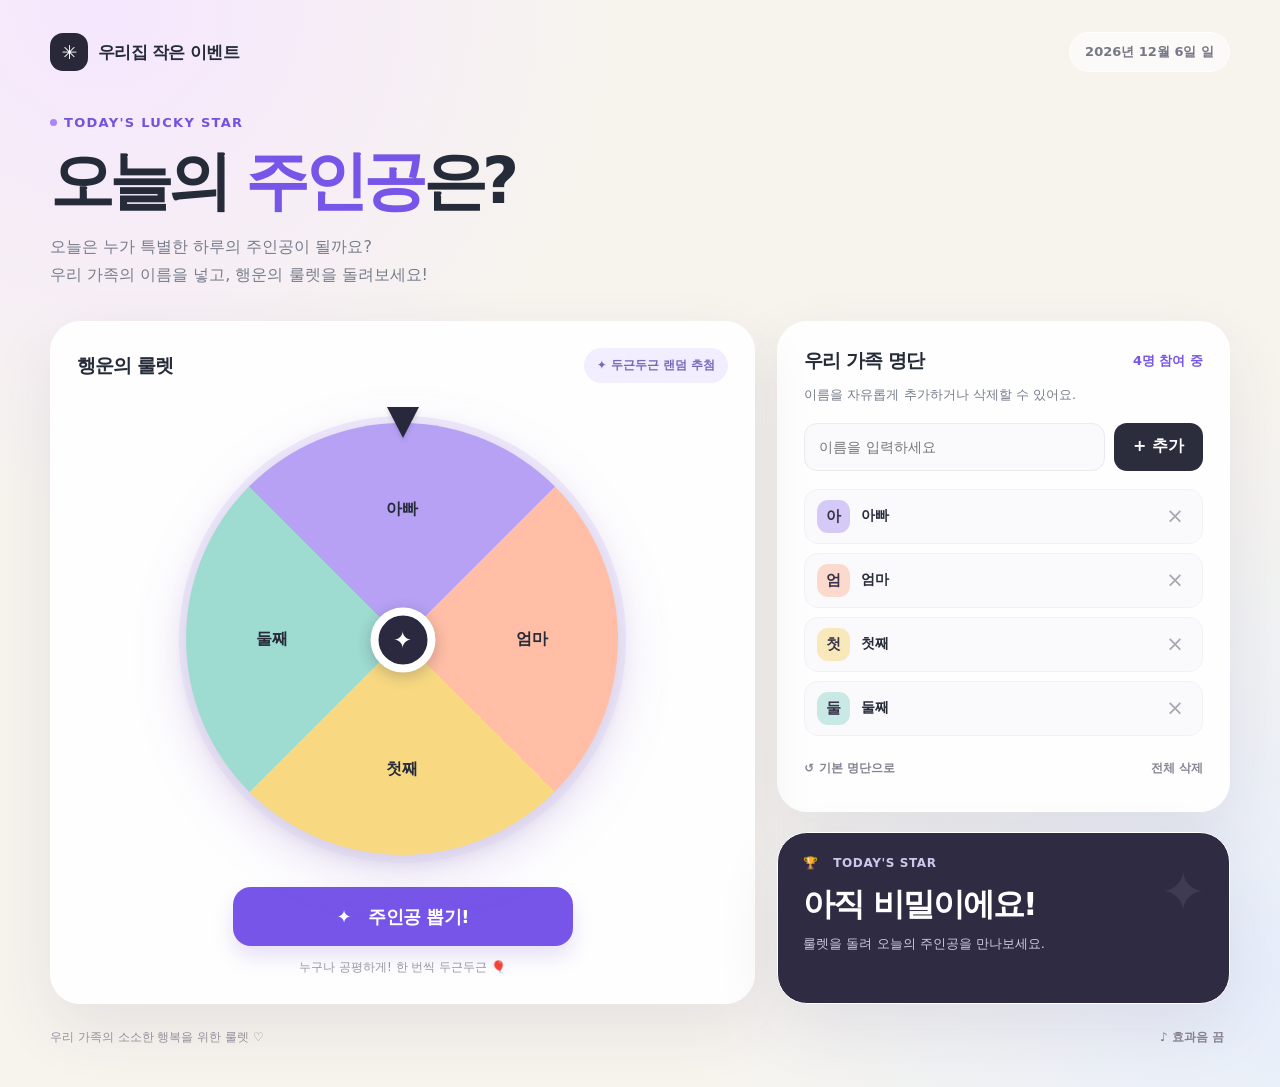
==== 3.html @ fed26afe "Add files via upload" ====
<!doctype html>
<html lang="ko">
<head>
  <meta charset="UTF-8" />
  <meta name="viewport" content="width=device-width, initial-scale=1, viewport-fit=cover" />
  <meta name="theme-color" content="#f7f4ee" />
  <meta name="description" content="우리 가족 오늘의 주인공을 재미있는 룰렛으로 뽑아보세요." />
  <title>오늘의 주인공 | 우리집 랜덤 뽑기</title>
  <style>
    :root { --ink:#252b39; --muted:#777d8b; --paper:#f7f4ee; --white:#fff; --purple:#7655e8; --purple-dark:#5839cb; --line:#e7e4e2; --shadow:0 24px 65px rgba(52,42,84,.09); }
    * { box-sizing:border-box; }
    html { -webkit-tap-highlight-color:transparent; }
    body { margin:0; min-height:100vh; font-family:Pretendard, "Apple SD Gothic Neo", "Noto Sans KR", system-ui, sans-serif; color:var(--ink); background:radial-gradient(circle at 8% 0%, #f5e7fe 0,transparent 32%),radial-gradient(circle at 100% 90%,#e7eefb 0,transparent 36%),var(--paper); }
    button,input {font:inherit;}
    button {cursor:pointer;}
    button:focus-visible,input:focus-visible {outline:3px solid #b5a2ff;outline-offset:3px;}
    .shell {width:min(1180px,calc(100% - 40px)); margin:0 auto; padding:32px 0 40px;}
    header {display:flex;align-items:center;justify-content:space-between;gap:12px;margin-bottom:39px;}
    .brand {display:flex;align-items:center;gap:10px;font-size:17px;font-weight:850;letter-spacing:-.7px;}
    .brand-mark {display:grid;place-items:center;width:38px;height:38px;border-radius:13px;background:#282839;color:#fff;font-size:19px;}
    .date {color:#777786;font-size:13px;font-weight:700;background:#fff9;border:1px solid #fff;padding:10px 15px;border-radius:20px;}
    .eyebrow {display:inline-flex;gap:7px;align-items:center;color:#7453da;font-size:13px;font-weight:850;letter-spacing:.1em;}
    .eyebrow::before {content:"";width:7px;height:7px;border-radius:50%;background:#ad83f9;}
    h1 {font-size:clamp(36px,5.2vw,64px);letter-spacing:-.075em;line-height:1.18;margin:14px 0 13px;font-weight:900;}
    h1 em {font-style:normal;color:var(--purple);}
    .lead {margin:0;color:var(--muted);font-size:16px;line-height:1.8;word-break:keep-all;}
    .intro {margin-bottom:31px;}
    .main-grid {display:grid;grid-template-columns:minmax(0,1.34fr) minmax(310px,.86fr);gap:22px;align-items:stretch;}
    .panel {background:rgba(255,255,255,.93);border:1px solid #fff;border-radius:30px;box-shadow:var(--shadow);}
    .wheel-panel {min-width:0;padding:26px 26px 27px;display:flex;flex-direction:column;align-items:center;position:relative;overflow:hidden;}
    .panel-top {width:100%;display:flex;align-items:center;justify-content:space-between;gap:12px;}
    h2 {margin:0;font-size:19px;letter-spacing:-.05em;font-weight:850;}
    .small-chip {font-size:12px;color:#7768bc;background:#f2edff;padding:9px 13px;border-radius:100px;font-weight:800;white-space:nowrap;}
    .wheel-area {position:relative;width:min(100%,465px);aspect-ratio:1;margin:24px auto 15px;display:grid;place-items:center;}
    .wheel-halo {position:absolute;inset:2%;border-radius:50%;background:#ede7fa;box-shadow:0 16px 50px #8d69d629;}
    #wheel {position:relative;width:93%;height:93%;border-radius:50%;filter:drop-shadow(0 8px 10px #3d275f21);transform:rotate(0deg);will-change:transform;}
    .pointer {position:absolute;z-index:3;top:0;left:50%;transform:translateX(-50%);width:0;height:0;border-left:16px solid transparent;border-right:16px solid transparent;border-top:31px solid #27283b;filter:drop-shadow(0 3px 2px #26233627);}
    .center-cap {position:absolute;z-index:2;left:50%;top:50%;transform:translate(-50%,-50%);display:grid;place-items:center;width:65px;height:65px;border:8px solid #fff;border-radius:50%;background:#2b2940;color:#fff;font-size:23px;box-shadow:0 4px 15px #231e3a3d;pointer-events:none;}
    .wheel-label {position:absolute;top:50%;left:50%;height:30px;display:flex;align-items:center;justify-content:center;text-align:center;font-size:clamp(11px,1.5vw,16px);font-weight:900;line-height:1.15;white-space:nowrap;transform-origin:center;pointer-events:none;user-select:none;}
    .spin {border:0;background:var(--purple);color:white;border-radius:18px;min-height:59px;width:min(100%,340px);font-size:18px;font-weight:900;letter-spacing:-.03em;box-shadow:0 11px 20px #7452d72b;transition:transform .18s,background .18s,box-shadow .18s;}
    .spin:hover:not(:disabled) {transform:translateY(-2px);background:var(--purple-dark);box-shadow:0 15px 24px #7452d744;}
    .spin:active:not(:disabled) {transform:translateY(1px) scale(.98);}
    button:disabled {opacity:.5;cursor:not-allowed;}
    .wheel-hint {margin:13px 0 0;color:#9996a2;font-size:12px;text-align:center;}
    .side {display:flex;flex-direction:column;gap:20px;min-width:0;}
    .list-panel {padding:26px;flex:1;}
    .section-top {display:flex;align-items:center;justify-content:space-between;gap:10px;margin-bottom:10px;}
    .count {color:var(--purple);font-size:13px;font-weight:900;}
    .sub {color:var(--muted);font-size:13px;line-height:1.65;margin:0 0 17px;}
    .form {display:flex;gap:9px;}
    .form input {min-width:0;flex:1;border:1.5px solid #ece9f0;background:#faf9fc;border-radius:13px;padding:0 14px;height:48px;outline:none;font-size:14px;transition:border .2s,background .2s;}
    .form input:focus {border-color:#997efa;background:#fff;}
    .add {border:0;border-radius:13px;background:#2b2c3c;color:#fff;padding:0 19px;font-weight:800;white-space:nowrap;}
    .add:hover {background:#444357;}
    .members {list-style:none;margin:18px 0 0;padding:0;display:flex;flex-direction:column;gap:9px;max-height:310px;overflow:auto;}
    .member {display:flex;align-items:center;gap:11px;padding:10px 12px;border-radius:14px;background:#faf9fc;border:1px solid #f3f1f5;min-height:54px;}
    .avatar {width:33px;height:33px;border-radius:11px;display:grid;place-items:center;font-size:15px;font-weight:900;flex-shrink:0;}
    .member-name {min-width:0;flex:1;font-size:14px;font-weight:800;overflow-wrap:anywhere;}
    .remove {border:0;background:transparent;color:#aaa6b2;border-radius:9px;width:30px;height:30px;font-size:21px;line-height:1;display:grid;place-items:center;}
    .remove:hover {background:#f1eaf9;color:#6d4cc7;}
    .actions {display:flex;justify-content:space-between;gap:9px;margin-top:18px;flex-wrap:wrap;}
    .text-btn {border:0;background:transparent;color:#878393;padding:6px 0;font-size:12px;font-weight:750;}
    .text-btn:hover {color:var(--purple);}
    .result-panel {padding:23px 25px;background:#2e2b43;color:#fff;overflow:hidden;position:relative;min-height:172px;}
    .result-panel::after {content:"✦";position:absolute;right:23px;top:27px;font-size:55px;color:#ffffff15;}
    .result-kicker {color:#cfc7eb;font-size:12px;font-weight:800;letter-spacing:.05em;}
    #winner {font-size:32px;font-weight:900;letter-spacing:-.06em;min-height:42px;margin:13px 0 7px;overflow-wrap:anywhere;}
    #result-msg {font-size:13px;color:#d1cbdf;line-height:1.5;}
    .history {display:flex;flex-wrap:wrap;gap:7px;margin-top:15px;}
    .history span {color:#e5dffe;background:#ffffff1c;padding:6px 9px;border-radius:8px;font-size:11px;font-weight:700;}
    footer {display:flex;align-items:center;justify-content:space-between;gap:10px;margin-top:24px;color:#99939e;font-size:12px;}
    .sound-switch {border:0;background:transparent;color:#898394;font-size:12px;font-weight:750;display:inline-flex;gap:5px;align-items:center;}
    .toast {position:fixed;bottom:25px;left:50%;transform:translate(-50%,20px);background:#2d2940;color:#fff;padding:12px 20px;border-radius:14px;font-size:13px;font-weight:700;opacity:0;pointer-events:none;transition:opacity .2s,transform .2s;z-index:15;max-width:calc(100% - 30px);text-align:center;}
    .toast.show {opacity:1;transform:translate(-50%,0);}
    .confetti {position:fixed;inset:0;pointer-events:none;z-index:10;overflow:hidden;}
    .confetti i {position:absolute;top:-20px;display:block;width:9px;height:15px;animation:fall var(--duration) linear forwards;animation-delay:var(--delay);opacity:0;}
    @keyframes fall {0%{opacity:1;transform:translate3d(0,-30px,0) rotate(0)}100%{opacity:1;transform:translate3d(var(--drift),105vh,0) rotate(800deg)}}
    .spark {animation:pop .5s ease both;} @keyframes pop {0%{transform:scale(.8);opacity:.2}70%{transform:scale(1.1)}100%{transform:scale(1);opacity:1}}
    @media (min-width:900px) and (max-height:850px) {.wheel-area{width:min(100%,390px)}}
    @media(max-width:800px){.shell{width:min(620px,calc(100% - 28px));padding:20px 0 30px;}header{margin-bottom:27px}.intro{margin-bottom:25px}.main-grid{grid-template-columns:1fr;gap:16px}.wheel-panel{padding:21px 18px 24px}.wheel-area{width:min(100%,440px);margin:17px auto 10px}.list-panel{padding:22px}.side{gap:16px}.result-panel{min-height:155px}footer{padding:0 3px}}
    @media(max-width:440px){.shell{width:calc(100% - 24px)}.date{padding:8px 10px;font-size:11px}.brand{font-size:15px}.brand-mark{width:34px;height:34px}h1{font-size:39px}.lead{font-size:14px}.panel{border-radius:23px}.wheel-label{font-size:12px}.wheel-area{width:100%}.pointer{border-left-width:13px;border-right-width:13px;border-top-width:26px}.center-cap{width:55px;height:55px;border-width:6px}.spin{font-size:16px;min-height:55px}}
    @media(prefers-reduced-motion:reduce){*,*::before,*::after{animation-duration:.01ms!important;scroll-behavior:auto!important;transition-duration:.01ms!important}}
  </style>
</head>
<body>
  <div class="shell">
    <header>
      <div class="brand"><span class="brand-mark" aria-hidden="true">✳</span><span>우리집 작은 이벤트</span></div>
      <div class="date" id="today"></div>
    </header>
    <section class="intro" aria-labelledby="heading">
      <div class="eyebrow">TODAY'S LUCKY STAR</div>
      <h1 id="heading">오늘의 <em>주인공</em>은?</h1>
      <p class="lead">오늘은 누가 특별한 하루의 주인공이 될까요?<br>우리 가족의 이름을 넣고, 행운의 룰렛을 돌려보세요!</p>
    </section>
    <main class="main-grid">
      <section class="panel wheel-panel" aria-labelledby="roulette-title">
        <div class="panel-top"><h2 id="roulette-title">행운의 룰렛</h2><span class="small-chip">✦ 두근두근 랜덤 추첨</span></div>
        <div class="wheel-area" aria-label="가족 이름이 표시된 룰렛">
          <div class="wheel-halo"></div>
          <div id="wheel"></div>
          <div class="pointer" aria-hidden="true"></div>
          <div class="center-cap" aria-hidden="true">✦</div>
        </div>
        <button type="button" class="spin" id="spin">✦ &nbsp; 주인공 뽑기!</button>
        <p class="wheel-hint">누구나 공평하게! 한 번씩 두근두근 🎈</p>
      </section>
      <aside class="side">
        <section class="panel list-panel" aria-labelledby="family-title">
          <div class="section-top"><h2 id="family-title">우리 가족 명단</h2><span class="count" id="count">0명 참여 중</span></div>
          <p class="sub">이름을 자유롭게 추가하거나 삭제할 수 있어요.</p>
          <form class="form" id="form"><input id="nameInput" type="text" maxlength="16" placeholder="이름을 입력하세요" aria-label="추가할 가족 이름" autocomplete="off" required /><button class="add" type="submit">+ 추가</button></form>
          <ul class="members" id="members" aria-label="참여자 명단"></ul>
          <div class="actions"><button class="text-btn" id="resetNames" type="button">↺ 기본 명단으로</button><button class="text-btn" id="clearNames" type="button">전체 삭제</button></div>
        </section>
        <section class="panel result-panel" aria-live="polite" aria-atomic="true">
          <div class="result-kicker">🏆 &nbsp; TODAY'S STAR</div>
          <div id="winner">아직 비밀이에요!</div>
          <div id="result-msg">룰렛을 돌려 오늘의 주인공을 만나보세요.</div>
          <div class="history" id="history" aria-label="최근 당첨 결과"></div>
        </section>
      </aside>
    </main>
    <footer><span>우리 가족의 소소한 행복을 위한 룰렛 ♡</span><button class="sound-switch" id="sound" type="button" aria-pressed="false">♪ 효과음 끔</button></footer>
  </div>
  <div class="confetti" id="confetti" aria-hidden="true"></div>
  <div id="toast" class="toast" role="status"></div>
  <script>
    (()=>{
      'use strict';
      const KEY='family-roulette-names-v1', HISTORY_KEY='family-roulette-history-v1', SOUND_KEY='family-roulette-sound-v1';
      const defaults=['아빠','엄마','첫째','둘째'];
      const palette=['#b6a1f4','#ffbea5','#f8d982','#9edbd0','#9ac9f7','#f4b6d1','#c6d9a3','#d8b5f1','#ffc7a6','#a6dcf0'];
      const $=id=>document.getElementById(id);
      const safeParse=(key,fallback)=>{try{const v=JSON.parse(localStorage.getItem(key));return Array.isArray(v)?v:fallback;}catch{return fallback;}};
      let names=safeParse(KEY,defaults).filter(v=>typeof v==='string'&&v.trim()).slice(0,24);
      let history=safeParse(HISTORY_KEY,[]).filter(v=>typeof v==='string').slice(0,4);
      let soundOn=localStorage.getItem(SOUND_KEY)==='true';
      let spinning=false, rotation=0, spinTimer=null, audioCtx=null, toastTimer=null;
      const reduced=window.matchMedia('(prefers-reduced-motion: reduce)');
      $('today').textContent=new Intl.DateTimeFormat('ko-KR',{year:'numeric',month:'long',day:'numeric',weekday:'short'}).format(new Date());
      function save(){try{localStorage.setItem(KEY,JSON.stringify(names));localStorage.setItem(HISTORY_KEY,JSON.stringify(history));}catch{}}
      function toast(msg){$('toast').textContent=msg;$('toast').classList.add('show');clearTimeout(toastTimer);toastTimer=setTimeout(()=>$('toast').classList.remove('show'),2400);}
      function draw(){
        const wheel=$('wheel'); wheel.replaceChildren();
        const n=names.length,step=n?360/n:360;
        wheel.style.background=n?`conic-gradient(from ${-step/2}deg,${names.map((_,i)=>`${palette[i%palette.length]} ${i*step}deg ${(i+1)*step}deg`).join(',')})`:'#eae5f1';
        if(!n){const label=document.createElement('span');label.textContent='이름을 추가해 주세요';label.style.cssText='position:absolute;inset:0;display:grid;place-items:center;font-weight:850;color:#8d8496;text-align:center;padding:40px';wheel.append(label);return;}
        names.forEach((name,i)=>{
          const angle=i*step*Math.PI/180;
          const label=document.createElement('span');label.className='wheel-label';label.textContent=name;
          // Center of the segment is at angle 0 (12 o'clock), then clockwise.
          const r=n===1?0:n===2?27:n<=5?30:n<=10?34:36;
          label.style.left=`${50+Math.sin(angle)*r}%`;
          label.style.top=`${50-Math.cos(angle)*r}%`;
          label.style.width=`${n>12?20:n>8?24:n>5?29:35}%`;
          label.style.transform='translate(-50%,-50%)';
          label.style.fontSize=n>15?'10px':n>10?'11px':n>7?'12px':'';
          wheel.append(label);
        });
      }
      function renderMembers(){
        const root=$('members');root.replaceChildren();
        $('count').textContent=`${names.length}명 참여 중`;
        names.forEach((name,i)=>{
          const li=document.createElement('li');li.className='member';
          const avatar=document.createElement('span');avatar.className='avatar';avatar.style.background=palette[i%palette.length]+'88';avatar.style.color='#39334a';avatar.textContent=name[0];
          const nameSpan=document.createElement('span');nameSpan.className='member-name';nameSpan.textContent=name;
          const btn=document.createElement('button');btn.className='remove';btn.type='button';btn.textContent='×';btn.setAttribute('aria-label',`${name} 삭제`);
          btn.addEventListener('click',()=>{if(spinning)return;names.splice(i,1);updated();});
          li.append(avatar,nameSpan,btn);root.append(li);
        });
        $('spin').disabled=spinning||names.length===0;
      }
      function renderHistory(){const el=$('history');el.replaceChildren();history.forEach(name=>{let s=document.createElement('span');s.textContent=`✦ ${name}`;el.append(s);});}
      function updated(){save();draw();renderMembers();renderHistory();}
      $('form').addEventListener('submit',e=>{
        e.preventDefault();if(spinning)return;
        const v=$('nameInput').value.trim().replace(/\s+/g,' ');
        if(!v){toast('이름을 입력해 주세요.');return;}
        if(names.length>=24){toast('최대 24명까지 추가할 수 있어요.');return;}
        if(names.includes(v)){toast('이미 명단에 있는 이름이에요.');return;}
        names.push(v);$('nameInput').value='';updated();$('nameInput').focus();toast(`${v}님이 추가되었어요!`);
      });
      $('resetNames').addEventListener('click',()=>{if(spinning)return;names=[...defaults];history=[];resetResult();updated();toast('기본 명단으로 돌아왔어요.');});
      $('clearNames').addEventListener('click',()=>{if(spinning)return;names=[];history=[];resetResult();updated();toast('명단을 모두 비웠어요.');});
      function resetResult(){$('winner').textContent='아직 비밀이에요!';$('result-msg').textContent='룰렛을 돌려 오늘의 주인공을 만나보세요.';}
      function beep(freq=500,duration=.08,type='sine'){
        if(!soundOn)return;
        try{audioCtx??=new(window.AudioContext||window.webkitAudioContext)();if(audioCtx.state==='suspended')audioCtx.resume();const oscillator=audioCtx.createOscillator();const gain=audioCtx.createGain();oscillator.type=type;oscillator.frequency.value=freq;gain.gain.setValueAtTime(.0001,audioCtx.currentTime);gain.gain.exponentialRampToValueAtTime(.075,audioCtx.currentTime+.012);gain.gain.exponentialRampToValueAtTime(.0001,audioCtx.currentTime+duration);oscillator.connect(gain).connect(audioCtx.destination);oscillator.start();oscillator.stop(audioCtx.currentTime+duration+.01);}catch{}
      }
      function celebrate(){if(reduced.matches)return;const root=$('confetti');root.replaceChildren();for(let i=0;i<85;i++){const piece=document.createElement('i');piece.style.left=Math.random()*100+'%';piece.style.background=palette[i%palette.length];piece.style.borderRadius=i%3?'2px':'50%';piece.style.setProperty('--duration',(2+Math.random()*2.6)+'s');piece.style.setProperty('--delay',(Math.random()*.55)+'s');piece.style.setProperty('--drift',((Math.random()-.5)*220)+'px');root.append(piece);}setTimeout(()=>root.replaceChildren(),5300);}
      $('spin').addEventListener('click',()=>{
        if(spinning||!names.length)return;
        spinning=true;renderMembers();$('spin').textContent='두근두근... 🎲';$('winner').textContent='누가 될까요?';$('result-msg').textContent='행운이 돌고 있어요!';
        const n=names.length,idx=Math.floor(Math.random()*n),step=360/n;
        const current=((rotation%360)+360)%360;
        const target=((360-idx*step)%360+360)%360;
        const delta=(target-current+360)%360;
        rotation+=360*(5+Math.floor(Math.random()*3))+delta;
        const duration=reduced.matches?50:4600;
        const wheel=$('wheel');wheel.style.transition=`transform ${duration}ms cubic-bezier(.13,.75,.13,1)`;
        requestAnimationFrame(()=>{requestAnimationFrame(()=>{wheel.style.transform=`rotate(${rotation}deg)`;});});
        beep(390,.12);
        clearTimeout(spinTimer);
        spinTimer=setTimeout(()=>{
          spinning=false;
          const picked=names[idx];history.unshift(picked);history=history.slice(0,4);save();renderHistory();renderMembers();
          $('spin').textContent='✦  다시 뽑기!';$('winner').textContent=`🎉 ${picked}!`;$('winner').classList.remove('spark');void $('winner').offsetWidth;$('winner').classList.add('spark');
          $('result-msg').textContent='축하해요! 오늘의 주인공으로 선정됐어요 ✨';
          beep(523,.18);setTimeout(()=>beep(659,.19),140);setTimeout(()=>beep(784,.3),280);celebrate();
        },duration+70);
      });
      function renderSound(){$('sound').textContent=soundOn?'♫ 효과음 켬':'♪ 효과음 끔';$('sound').setAttribute('aria-pressed',String(soundOn));}
      $('sound').addEventListener('click',()=>{soundOn=!soundOn;try{localStorage.setItem(SOUND_KEY,String(soundOn));}catch{}renderSound();if(soundOn)beep(700,.1);});
      renderSound();updated();
    })();
  </script>
</body>
</html>
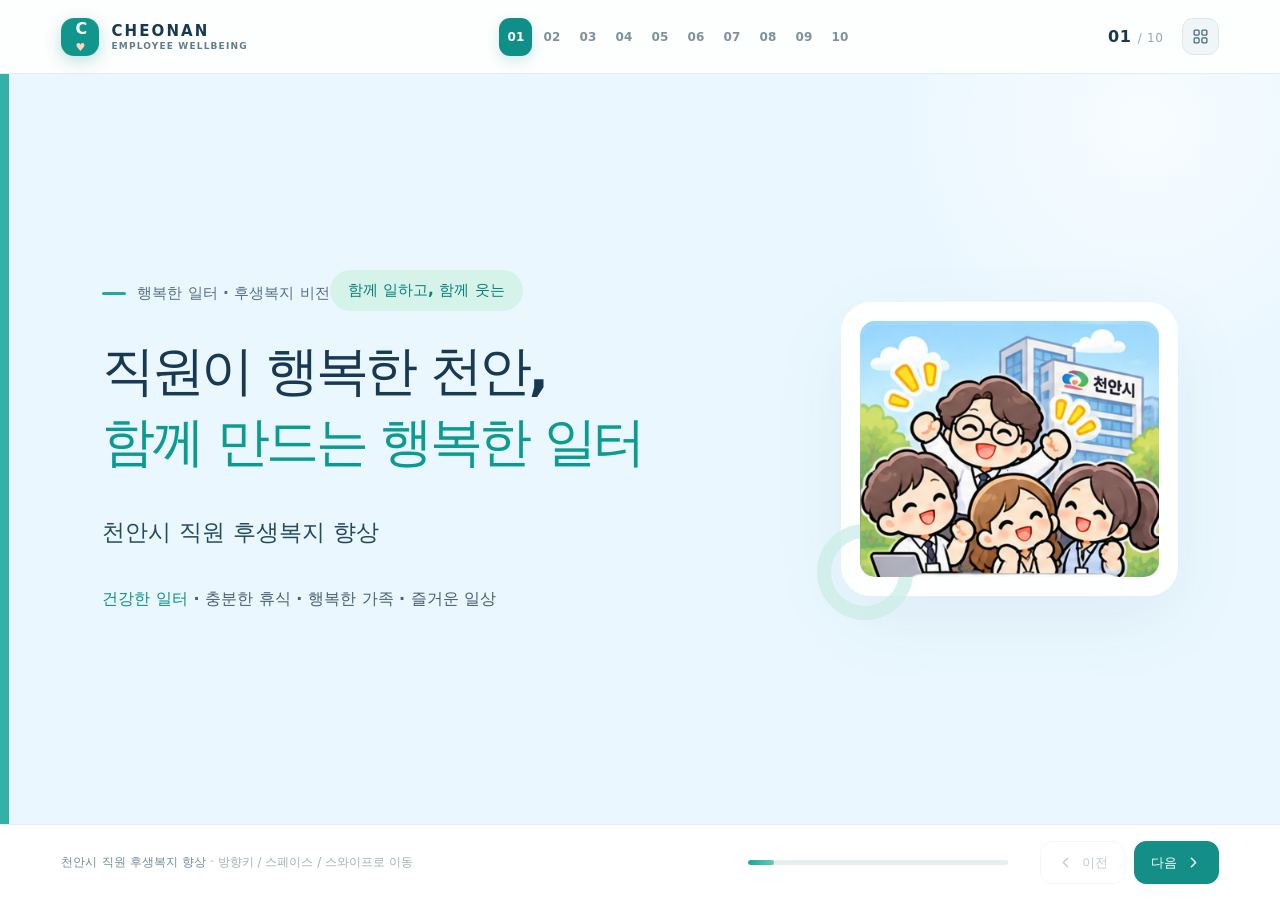
==== commit 0e7919f1: "Add files via upload" ====
--- a/3.html
+++ b/3.html
@@ -1,220 +1,29 @@
 <!doctype html>
 <html lang="ko">
 <head>
-  <meta charset="UTF-8" />
-  <meta name="viewport" content="width=device-width, initial-scale=1, viewport-fit=cover" />
-  <meta name="theme-color" content="#f7f4ee" />
-  <meta name="description" content="우리 가족 오늘의 주인공을 재미있는 룰렛으로 뽑아보세요." />
-  <title>오늘의 주인공 | 우리집 랜덤 뽑기</title>
-  <style>
-    :root { --ink:#252b39; --muted:#777d8b; --paper:#f7f4ee; --white:#fff; --purple:#7655e8; --purple-dark:#5839cb; --line:#e7e4e2; --shadow:0 24px 65px rgba(52,42,84,.09); }
-    * { box-sizing:border-box; }
-    html { -webkit-tap-highlight-color:transparent; }
-    body { margin:0; min-height:100vh; font-family:Pretendard, "Apple SD Gothic Neo", "Noto Sans KR", system-ui, sans-serif; color:var(--ink); background:radial-gradient(circle at 8% 0%, #f5e7fe 0,transparent 32%),radial-gradient(circle at 100% 90%,#e7eefb 0,transparent 36%),var(--paper); }
-    button,input {font:inherit;}
-    button {cursor:pointer;}
-    button:focus-visible,input:focus-visible {outline:3px solid #b5a2ff;outline-offset:3px;}
-    .shell {width:min(1180px,calc(100% - 40px)); margin:0 auto; padding:32px 0 40px;}
-    header {display:flex;align-items:center;justify-content:space-between;gap:12px;margin-bottom:39px;}
-    .brand {display:flex;align-items:center;gap:10px;font-size:17px;font-weight:850;letter-spacing:-.7px;}
-    .brand-mark {display:grid;place-items:center;width:38px;height:38px;border-radius:13px;background:#282839;color:#fff;font-size:19px;}
-    .date {color:#777786;font-size:13px;font-weight:700;background:#fff9;border:1px solid #fff;padding:10px 15px;border-radius:20px;}
-    .eyebrow {display:inline-flex;gap:7px;align-items:center;color:#7453da;font-size:13px;font-weight:850;letter-spacing:.1em;}
-    .eyebrow::before {content:"";width:7px;height:7px;border-radius:50%;background:#ad83f9;}
-    h1 {font-size:clamp(36px,5.2vw,64px);letter-spacing:-.075em;line-height:1.18;margin:14px 0 13px;font-weight:900;}
-    h1 em {font-style:normal;color:var(--purple);}
-    .lead {margin:0;color:var(--muted);font-size:16px;line-height:1.8;word-break:keep-all;}
-    .intro {margin-bottom:31px;}
-    .main-grid {display:grid;grid-template-columns:minmax(0,1.34fr) minmax(310px,.86fr);gap:22px;align-items:stretch;}
-    .panel {background:rgba(255,255,255,.93);border:1px solid #fff;border-radius:30px;box-shadow:var(--shadow);}
-    .wheel-panel {min-width:0;padding:26px 26px 27px;display:flex;flex-direction:column;align-items:center;position:relative;overflow:hidden;}
-    .panel-top {width:100%;display:flex;align-items:center;justify-content:space-between;gap:12px;}
-    h2 {margin:0;font-size:19px;letter-spacing:-.05em;font-weight:850;}
-    .small-chip {font-size:12px;color:#7768bc;background:#f2edff;padding:9px 13px;border-radius:100px;font-weight:800;white-space:nowrap;}
-    .wheel-area {position:relative;width:min(100%,465px);aspect-ratio:1;margin:24px auto 15px;display:grid;place-items:center;}
-    .wheel-halo {position:absolute;inset:2%;border-radius:50%;background:#ede7fa;box-shadow:0 16px 50px #8d69d629;}
-    #wheel {position:relative;width:93%;height:93%;border-radius:50%;filter:drop-shadow(0 8px 10px #3d275f21);transform:rotate(0deg);will-change:transform;}
-    .pointer {position:absolute;z-index:3;top:0;left:50%;transform:translateX(-50%);width:0;height:0;border-left:16px solid transparent;border-right:16px solid transparent;border-top:31px solid #27283b;filter:drop-shadow(0 3px 2px #26233627);}
-    .center-cap {position:absolute;z-index:2;left:50%;top:50%;transform:translate(-50%,-50%);display:grid;place-items:center;width:65px;height:65px;border:8px solid #fff;border-radius:50%;background:#2b2940;color:#fff;font-size:23px;box-shadow:0 4px 15px #231e3a3d;pointer-events:none;}
-    .wheel-label {position:absolute;top:50%;left:50%;height:30px;display:flex;align-items:center;justify-content:center;text-align:center;font-size:clamp(11px,1.5vw,16px);font-weight:900;line-height:1.15;white-space:nowrap;transform-origin:center;pointer-events:none;user-select:none;}
-    .spin {border:0;background:var(--purple);color:white;border-radius:18px;min-height:59px;width:min(100%,340px);font-size:18px;font-weight:900;letter-spacing:-.03em;box-shadow:0 11px 20px #7452d72b;transition:transform .18s,background .18s,box-shadow .18s;}
-    .spin:hover:not(:disabled) {transform:translateY(-2px);background:var(--purple-dark);box-shadow:0 15px 24px #7452d744;}
-    .spin:active:not(:disabled) {transform:translateY(1px) scale(.98);}
-    button:disabled {opacity:.5;cursor:not-allowed;}
-    .wheel-hint {margin:13px 0 0;color:#9996a2;font-size:12px;text-align:center;}
-    .side {display:flex;flex-direction:column;gap:20px;min-width:0;}
-    .list-panel {padding:26px;flex:1;}
-    .section-top {display:flex;align-items:center;justify-content:space-between;gap:10px;margin-bottom:10px;}
-    .count {color:var(--purple);font-size:13px;font-weight:900;}
-    .sub {color:var(--muted);font-size:13px;line-height:1.65;margin:0 0 17px;}
-    .form {display:flex;gap:9px;}
-    .form input {min-width:0;flex:1;border:1.5px solid #ece9f0;background:#faf9fc;border-radius:13px;padding:0 14px;height:48px;outline:none;font-size:14px;transition:border .2s,background .2s;}
-    .form input:focus {border-color:#997efa;background:#fff;}
-    .add {border:0;border-radius:13px;background:#2b2c3c;color:#fff;padding:0 19px;font-weight:800;white-space:nowrap;}
-    .add:hover {background:#444357;}
-    .members {list-style:none;margin:18px 0 0;padding:0;display:flex;flex-direction:column;gap:9px;max-height:310px;overflow:auto;}
-    .member {display:flex;align-items:center;gap:11px;padding:10px 12px;border-radius:14px;background:#faf9fc;border:1px solid #f3f1f5;min-height:54px;}
-    .avatar {width:33px;height:33px;border-radius:11px;display:grid;place-items:center;font-size:15px;font-weight:900;flex-shrink:0;}
-    .member-name {min-width:0;flex:1;font-size:14px;font-weight:800;overflow-wrap:anywhere;}
-    .remove {border:0;background:transparent;color:#aaa6b2;border-radius:9px;width:30px;height:30px;font-size:21px;line-height:1;display:grid;place-items:center;}
-    .remove:hover {background:#f1eaf9;color:#6d4cc7;}
-    .actions {display:flex;justify-content:space-between;gap:9px;margin-top:18px;flex-wrap:wrap;}
-    .text-btn {border:0;background:transparent;color:#878393;padding:6px 0;font-size:12px;font-weight:750;}
-    .text-btn:hover {color:var(--purple);}
-    .result-panel {padding:23px 25px;background:#2e2b43;color:#fff;overflow:hidden;position:relative;min-height:172px;}
-    .result-panel::after {content:"✦";position:absolute;right:23px;top:27px;font-size:55px;color:#ffffff15;}
-    .result-kicker {color:#cfc7eb;font-size:12px;font-weight:800;letter-spacing:.05em;}
-    #winner {font-size:32px;font-weight:900;letter-spacing:-.06em;min-height:42px;margin:13px 0 7px;overflow-wrap:anywhere;}
-    #result-msg {font-size:13px;color:#d1cbdf;line-height:1.5;}
-    .history {display:flex;flex-wrap:wrap;gap:7px;margin-top:15px;}
-    .history span {color:#e5dffe;background:#ffffff1c;padding:6px 9px;border-radius:8px;font-size:11px;font-weight:700;}
-    footer {display:flex;align-items:center;justify-content:space-between;gap:10px;margin-top:24px;color:#99939e;font-size:12px;}
-    .sound-switch {border:0;background:transparent;color:#898394;font-size:12px;font-weight:750;display:inline-flex;gap:5px;align-items:center;}
-    .toast {position:fixed;bottom:25px;left:50%;transform:translate(-50%,20px);background:#2d2940;color:#fff;padding:12px 20px;border-radius:14px;font-size:13px;font-weight:700;opacity:0;pointer-events:none;transition:opacity .2s,transform .2s;z-index:15;max-width:calc(100% - 30px);text-align:center;}
-    .toast.show {opacity:1;transform:translate(-50%,0);}
-    .confetti {position:fixed;inset:0;pointer-events:none;z-index:10;overflow:hidden;}
-    .confetti i {position:absolute;top:-20px;display:block;width:9px;height:15px;animation:fall var(--duration) linear forwards;animation-delay:var(--delay);opacity:0;}
-    @keyframes fall {0%{opacity:1;transform:translate3d(0,-30px,0) rotate(0)}100%{opacity:1;transform:translate3d(var(--drift),105vh,0) rotate(800deg)}}
-    .spark {animation:pop .5s ease both;} @keyframes pop {0%{transform:scale(.8);opacity:.2}70%{transform:scale(1.1)}100%{transform:scale(1);opacity:1}}
-    @media (min-width:900px) and (max-height:850px) {.wheel-area{width:min(100%,390px)}}
-    @media(max-width:800px){.shell{width:min(620px,calc(100% - 28px));padding:20px 0 30px;}header{margin-bottom:27px}.intro{margin-bottom:25px}.main-grid{grid-template-columns:1fr;gap:16px}.wheel-panel{padding:21px 18px 24px}.wheel-area{width:min(100%,440px);margin:17px auto 10px}.list-panel{padding:22px}.side{gap:16px}.result-panel{min-height:155px}footer{padding:0 3px}}
-    @media(max-width:440px){.shell{width:calc(100% - 24px)}.date{padding:8px 10px;font-size:11px}.brand{font-size:15px}.brand-mark{width:34px;height:34px}h1{font-size:39px}.lead{font-size:14px}.panel{border-radius:23px}.wheel-label{font-size:12px}.wheel-area{width:100%}.pointer{border-left-width:13px;border-right-width:13px;border-top-width:26px}.center-cap{width:55px;height:55px;border-width:6px}.spin{font-size:16px;min-height:55px}}
-    @media(prefers-reduced-motion:reduce){*,*::before,*::after{animation-duration:.01ms!important;scroll-behavior:auto!important;transition-duration:.01ms!important}}
-  </style>
+  <meta charset="utf-8">
+  <meta name="viewport" content="width=device-width, initial-scale=1, viewport-fit=cover">
+  <meta name="theme-color" content="#eff8f8">
+  <meta name="description" content="천안시 직원 후생복지 향상 — 함께 일하고, 함께 웃는 행복한 일터">
+  <title>천안시 직원 후생복지 | 웹 프레젠테이션</title>
+  <link rel="stylesheet" href="./style.css">
+  <script src="./script.js" defer></script>
 </head>
 <body>
-  <div class="shell">
-    <header>
-      <div class="brand"><span class="brand-mark" aria-hidden="true">✳</span><span>우리집 작은 이벤트</span></div>
-      <div class="date" id="today"></div>
+  <div class="app" id="app">
+    <header class="topbar">
+      <a class="brand" href="#slide-1" aria-label="첫 슬라이드로 이동"><span class="brand-mark">C<span>♥</span></span><span class="brand-type"><strong>CHEONAN</strong><small>EMPLOYEE WELLBEING</small></span></a>
+      <nav class="desktop-nav" aria-label="슬라이드 선택" id="topNav"></nav>
+      <div class="header-actions"><span class="header-count" id="headerCount">01 <span>/ 10</span></span><button class="icon-btn" id="overviewBtn" type="button" aria-label="전체 슬라이드 보기" title="전체 슬라이드 보기"><svg viewBox="0 0 24 24" aria-hidden="true"><rect x="3" y="3" width="7" height="7" rx="1.5"/><rect x="14" y="3" width="7" height="7" rx="1.5"/><rect x="3" y="14" width="7" height="7" rx="1.5"/><rect x="14" y="14" width="7" height="7" rx="1.5"/></svg></button></div>
     </header>
-    <section class="intro" aria-labelledby="heading">
-      <div class="eyebrow">TODAY'S LUCKY STAR</div>
-      <h1 id="heading">오늘의 <em>주인공</em>은?</h1>
-      <p class="lead">오늘은 누가 특별한 하루의 주인공이 될까요?<br>우리 가족의 이름을 넣고, 행운의 룰렛을 돌려보세요!</p>
-    </section>
-    <main class="main-grid">
-      <section class="panel wheel-panel" aria-labelledby="roulette-title">
-        <div class="panel-top"><h2 id="roulette-title">행운의 룰렛</h2><span class="small-chip">✦ 두근두근 랜덤 추첨</span></div>
-        <div class="wheel-area" aria-label="가족 이름이 표시된 룰렛">
-          <div class="wheel-halo"></div>
-          <div id="wheel"></div>
-          <div class="pointer" aria-hidden="true"></div>
-          <div class="center-cap" aria-hidden="true">✦</div>
-        </div>
-        <button type="button" class="spin" id="spin">✦ &nbsp; 주인공 뽑기!</button>
-        <p class="wheel-hint">누구나 공평하게! 한 번씩 두근두근 🎈</p>
-      </section>
-      <aside class="side">
-        <section class="panel list-panel" aria-labelledby="family-title">
-          <div class="section-top"><h2 id="family-title">우리 가족 명단</h2><span class="count" id="count">0명 참여 중</span></div>
-          <p class="sub">이름을 자유롭게 추가하거나 삭제할 수 있어요.</p>
-          <form class="form" id="form"><input id="nameInput" type="text" maxlength="16" placeholder="이름을 입력하세요" aria-label="추가할 가족 이름" autocomplete="off" required /><button class="add" type="submit">+ 추가</button></form>
-          <ul class="members" id="members" aria-label="참여자 명단"></ul>
-          <div class="actions"><button class="text-btn" id="resetNames" type="button">↺ 기본 명단으로</button><button class="text-btn" id="clearNames" type="button">전체 삭제</button></div>
-        </section>
-        <section class="panel result-panel" aria-live="polite" aria-atomic="true">
-          <div class="result-kicker">🏆 &nbsp; TODAY'S STAR</div>
-          <div id="winner">아직 비밀이에요!</div>
-          <div id="result-msg">룰렛을 돌려 오늘의 주인공을 만나보세요.</div>
-          <div class="history" id="history" aria-label="최근 당첨 결과"></div>
-        </section>
-      </aside>
-    </main>
-    <footer><span>우리 가족의 소소한 행복을 위한 룰렛 ♡</span><button class="sound-switch" id="sound" type="button" aria-pressed="false">♪ 효과음 끔</button></footer>
+    <main id="presentation" aria-live="polite"></main>
+    <footer class="bottom-bar">
+      <div class="bottom-label">천안시 직원 후생복지 향상 <span class="help">· 방향키 / 스페이스 / 스와이프로 이동</span></div>
+      <div class="progress-track" aria-label="진행률"><div id="progressFill" class="progress-fill"></div></div>
+      <div class="controls"><button id="prevBtn" class="control" type="button" aria-label="이전 슬라이드"><svg viewBox="0 0 24 24" aria-hidden="true"><path d="M15 18 9 12l6-6"/></svg><span>이전</span></button><button id="nextBtn" class="control primary" type="button" aria-label="다음 슬라이드"><span>다음</span><svg viewBox="0 0 24 24" aria-hidden="true"><path d="m9 18 6-6-6-6"/></svg></button></div>
+    </footer>
   </div>
-  <div class="confetti" id="confetti" aria-hidden="true"></div>
-  <div id="toast" class="toast" role="status"></div>
-  <script>
-    (()=>{
-      'use strict';
-      const KEY='family-roulette-names-v1', HISTORY_KEY='family-roulette-history-v1', SOUND_KEY='family-roulette-sound-v1';
-      const defaults=['아빠','엄마','첫째','둘째'];
-      const palette=['#b6a1f4','#ffbea5','#f8d982','#9edbd0','#9ac9f7','#f4b6d1','#c6d9a3','#d8b5f1','#ffc7a6','#a6dcf0'];
-      const $=id=>document.getElementById(id);
-      const safeParse=(key,fallback)=>{try{const v=JSON.parse(localStorage.getItem(key));return Array.isArray(v)?v:fallback;}catch{return fallback;}};
-      let names=safeParse(KEY,defaults).filter(v=>typeof v==='string'&&v.trim()).slice(0,24);
-      let history=safeParse(HISTORY_KEY,[]).filter(v=>typeof v==='string').slice(0,4);
-      let soundOn=localStorage.getItem(SOUND_KEY)==='true';
-      let spinning=false, rotation=0, spinTimer=null, audioCtx=null, toastTimer=null;
-      const reduced=window.matchMedia('(prefers-reduced-motion: reduce)');
-      $('today').textContent=new Intl.DateTimeFormat('ko-KR',{year:'numeric',month:'long',day:'numeric',weekday:'short'}).format(new Date());
-      function save(){try{localStorage.setItem(KEY,JSON.stringify(names));localStorage.setItem(HISTORY_KEY,JSON.stringify(history));}catch{}}
-      function toast(msg){$('toast').textContent=msg;$('toast').classList.add('show');clearTimeout(toastTimer);toastTimer=setTimeout(()=>$('toast').classList.remove('show'),2400);}
-      function draw(){
-        const wheel=$('wheel'); wheel.replaceChildren();
-        const n=names.length,step=n?360/n:360;
-        wheel.style.background=n?`conic-gradient(from ${-step/2}deg,${names.map((_,i)=>`${palette[i%palette.length]} ${i*step}deg ${(i+1)*step}deg`).join(',')})`:'#eae5f1';
-        if(!n){const label=document.createElement('span');label.textContent='이름을 추가해 주세요';label.style.cssText='position:absolute;inset:0;display:grid;place-items:center;font-weight:850;color:#8d8496;text-align:center;padding:40px';wheel.append(label);return;}
-        names.forEach((name,i)=>{
-          const angle=i*step*Math.PI/180;
-          const label=document.createElement('span');label.className='wheel-label';label.textContent=name;
-          // Center of the segment is at angle 0 (12 o'clock), then clockwise.
-          const r=n===1?0:n===2?27:n<=5?30:n<=10?34:36;
-          label.style.left=`${50+Math.sin(angle)*r}%`;
-          label.style.top=`${50-Math.cos(angle)*r}%`;
-          label.style.width=`${n>12?20:n>8?24:n>5?29:35}%`;
-          label.style.transform='translate(-50%,-50%)';
-          label.style.fontSize=n>15?'10px':n>10?'11px':n>7?'12px':'';
-          wheel.append(label);
-        });
-      }
-      function renderMembers(){
-        const root=$('members');root.replaceChildren();
-        $('count').textContent=`${names.length}명 참여 중`;
-        names.forEach((name,i)=>{
-          const li=document.createElement('li');li.className='member';
-          const avatar=document.createElement('span');avatar.className='avatar';avatar.style.background=palette[i%palette.length]+'88';avatar.style.color='#39334a';avatar.textContent=name[0];
-          const nameSpan=document.createElement('span');nameSpan.className='member-name';nameSpan.textContent=name;
-          const btn=document.createElement('button');btn.className='remove';btn.type='button';btn.textContent='×';btn.setAttribute('aria-label',`${name} 삭제`);
-          btn.addEventListener('click',()=>{if(spinning)return;names.splice(i,1);updated();});
-          li.append(avatar,nameSpan,btn);root.append(li);
-        });
-        $('spin').disabled=spinning||names.length===0;
-      }
-      function renderHistory(){const el=$('history');el.replaceChildren();history.forEach(name=>{let s=document.createElement('span');s.textContent=`✦ ${name}`;el.append(s);});}
-      function updated(){save();draw();renderMembers();renderHistory();}
-      $('form').addEventListener('submit',e=>{
-        e.preventDefault();if(spinning)return;
-        const v=$('nameInput').value.trim().replace(/\s+/g,' ');
-        if(!v){toast('이름을 입력해 주세요.');return;}
-        if(names.length>=24){toast('최대 24명까지 추가할 수 있어요.');return;}
-        if(names.includes(v)){toast('이미 명단에 있는 이름이에요.');return;}
-        names.push(v);$('nameInput').value='';updated();$('nameInput').focus();toast(`${v}님이 추가되었어요!`);
-      });
-      $('resetNames').addEventListener('click',()=>{if(spinning)return;names=[...defaults];history=[];resetResult();updated();toast('기본 명단으로 돌아왔어요.');});
-      $('clearNames').addEventListener('click',()=>{if(spinning)return;names=[];history=[];resetResult();updated();toast('명단을 모두 비웠어요.');});
-      function resetResult(){$('winner').textContent='아직 비밀이에요!';$('result-msg').textContent='룰렛을 돌려 오늘의 주인공을 만나보세요.';}
-      function beep(freq=500,duration=.08,type='sine'){
-        if(!soundOn)return;
-        try{audioCtx??=new(window.AudioContext||window.webkitAudioContext)();if(audioCtx.state==='suspended')audioCtx.resume();const oscillator=audioCtx.createOscillator();const gain=audioCtx.createGain();oscillator.type=type;oscillator.frequency.value=freq;gain.gain.setValueAtTime(.0001,audioCtx.currentTime);gain.gain.exponentialRampToValueAtTime(.075,audioCtx.currentTime+.012);gain.gain.exponentialRampToValueAtTime(.0001,audioCtx.currentTime+duration);oscillator.connect(gain).connect(audioCtx.destination);oscillator.start();oscillator.stop(audioCtx.currentTime+duration+.01);}catch{}
-      }
-      function celebrate(){if(reduced.matches)return;const root=$('confetti');root.replaceChildren();for(let i=0;i<85;i++){const piece=document.createElement('i');piece.style.left=Math.random()*100+'%';piece.style.background=palette[i%palette.length];piece.style.borderRadius=i%3?'2px':'50%';piece.style.setProperty('--duration',(2+Math.random()*2.6)+'s');piece.style.setProperty('--delay',(Math.random()*.55)+'s');piece.style.setProperty('--drift',((Math.random()-.5)*220)+'px');root.append(piece);}setTimeout(()=>root.replaceChildren(),5300);}
-      $('spin').addEventListener('click',()=>{
-        if(spinning||!names.length)return;
-        spinning=true;renderMembers();$('spin').textContent='두근두근... 🎲';$('winner').textContent='누가 될까요?';$('result-msg').textContent='행운이 돌고 있어요!';
-        const n=names.length,idx=Math.floor(Math.random()*n),step=360/n;
-        const current=((rotation%360)+360)%360;
-        const target=((360-idx*step)%360+360)%360;
-        const delta=(target-current+360)%360;
-        rotation+=360*(5+Math.floor(Math.random()*3))+delta;
-        const duration=reduced.matches?50:4600;
-        const wheel=$('wheel');wheel.style.transition=`transform ${duration}ms cubic-bezier(.13,.75,.13,1)`;
-        requestAnimationFrame(()=>{requestAnimationFrame(()=>{wheel.style.transform=`rotate(${rotation}deg)`;});});
-        beep(390,.12);
-        clearTimeout(spinTimer);
-        spinTimer=setTimeout(()=>{
-          spinning=false;
-          const picked=names[idx];history.unshift(picked);history=history.slice(0,4);save();renderHistory();renderMembers();
-          $('spin').textContent='✦  다시 뽑기!';$('winner').textContent=`🎉 ${picked}!`;$('winner').classList.remove('spark');void $('winner').offsetWidth;$('winner').classList.add('spark');
-          $('result-msg').textContent='축하해요! 오늘의 주인공으로 선정됐어요 ✨';
-          beep(523,.18);setTimeout(()=>beep(659,.19),140);setTimeout(()=>beep(784,.3),280);celebrate();
-        },duration+70);
-      });
-      function renderSound(){$('sound').textContent=soundOn?'♫ 효과음 켬':'♪ 효과음 끔';$('sound').setAttribute('aria-pressed',String(soundOn));}
-      $('sound').addEventListener('click',()=>{soundOn=!soundOn;try{localStorage.setItem(SOUND_KEY,String(soundOn));}catch{}renderSound();if(soundOn)beep(700,.1);});
-      renderSound();updated();
-    })();
-  </script>
+  <dialog id="overviewDialog" class="overview-dialog" aria-label="슬라이드 전체 목록"><div class="dialog-inner"><div class="dialog-head"><div><span class="overline">PRESENTATION OVERVIEW</span><h2>슬라이드 한눈에 보기</h2></div><button id="closeOverview" class="close-btn" type="button" aria-label="목록 닫기">✕</button></div><div class="overview-grid" id="overviewGrid"></div></div></dialog>
+  <noscript><p class="noscript">이 프레젠테이션을 보려면 브라우저의 JavaScript를 켜 주세요.</p></noscript>
 </body>
 </html>
--- a/style.css
+++ b/style.css
@@ -0,0 +1,7 @@
+@import url('');
+:root{font-family: 'Pretendard', 'Noto Sans KR', 'Apple SD Gothic Neo', 'Malgun Gothic',system-ui,sans-serif;color:#183952;background:#ecf5f7;font-synthesis:none;--ink:#183952;--teal:#108f89;--coral:#e96965;--sky:#377ebc;--muted:#637789;--border:rgba(29,70,80,.1)}
+*{box-sizing:border-box}html,body{margin:0;min-height:100%;overflow:hidden}button,a{-webkit-tap-highlight-color:transparent}button{font:inherit}button:focus-visible,a:focus-visible{outline:3px solid #ffbc65;outline-offset:3px}button{cursor:pointer}a{color:inherit;text-decoration:none}.app{height:100dvh;min-height:500px;display:grid;grid-template-rows:74px minmax(0,1fr) 76px;overflow:hidden}.topbar{display:flex;align-items:center;justify-content:space-between;gap:25px;padding:0 clamp(22px,4.8vw,86px);background:#ffffffdd;backdrop-filter:blur(16px);border-bottom:1px solid var(--border);z-index:10}.brand{display:flex;align-items:center;gap:12px;flex-shrink:0}.brand-mark{height:38px;width:38px;border-radius:13px;background:#11968e;color:white;font-weight:900;display:grid;place-items:center;letter-spacing:-2px;box-shadow:0 5px 16px #068b8040}.brand-mark span{font-size:11px;color:#ffd6ba;letter-spacing:0}.brand-type{display:flex;flex-direction:column;gap:1px}.brand-type strong{font-size:15px;letter-spacing:.14em}.brand-type small{font-size:9px;letter-spacing:.13em;color:#5f7e8a;font-weight:700}.desktop-nav{display:flex;gap:3px;align-items:center;justify-content:center;min-width:0}.nav-step{position:relative;min-width:33px;height:38px;border:0;background:transparent;color:#7e919d;border-radius:11px;font-size:12px;font-weight:800;transition:.2s}.nav-step:hover{background:#eff8f6;color:var(--teal)}.nav-step.active{color:white;background:var(--teal);box-shadow:0 5px 13px #13958e2e}.header-actions{display:flex;align-items:center;gap:18px}.header-count{font-size:16px;font-weight:900;letter-spacing:.04em;white-space:nowrap}.header-count span{font-size:12px;font-weight:500;color:#99a6ae}.icon-btn{width:37px;height:37px;display:grid;place-items:center;background:#f0f6f7;border:1px solid #dce9e9;border-radius:11px;color:#426879}.icon-btn svg{width:17px;height:17px;fill:none;stroke:currentColor;stroke-width:1.8}#presentation{min-height:0;position:relative;isolation:isolate}.slide{position:absolute;inset:0;display:grid;grid-template-columns:minmax(0,1.5fr) minmax(245px,.75fr);align-items:center;gap:clamp(24px,5vw,104px);padding:clamp(30px,4vh,60px) clamp(40px,8vw,155px);overflow:hidden;background:var(--slide-bg,#eff8fc);visibility:hidden;opacity:0;transform:translateX(32px) scale(.985);pointer-events:none;transition:opacity .48s ease,transform .55s cubic-bezier(.2,.8,.2,1),visibility .55s}.slide.is-active{visibility:visible;opacity:1;transform:translateX(0) scale(1);pointer-events:auto;z-index:2}.slide.exiting{visibility:visible;opacity:0;transform:translateX(-28px) scale(.985);z-index:1}.slide:before{content:"";position:absolute;width:min(44vw,550px);aspect-ratio:1;background:radial-gradient(circle,#ffffff9a 2%,transparent 70%);right:-11%;top:-30%;pointer-events:none}.slide:after{content:"";position:absolute;left:0;top:0;bottom:0;width:9px;background:var(--accent,#51c2b3);opacity:.9}.slide-content{position:relative;z-index:1;min-width:0;max-width:890px}.overline{display:block;color:var(--teal);font-size:clamp(11px,1vw,14px);font-weight:850;letter-spacing:.16em}.section-label{display:inline-flex;align-items:center;gap:11px;font-size:clamp(13px,1.2vw,17px);font-weight:700;color:#567183;margin:0 0 clamp(18px,3.5vh,42px)}.section-label:before{content:"";width:24px;height:3px;background:var(--accent,#11968e);border-radius:8px}.eyebrow{display:inline-flex;padding:10px 18px;color:#087f7c;background:#d6f3e9;border-radius:100px;font-size:clamp(13px,1.2vw,16px);font-weight:800;margin-bottom:21px}.slide-title{font-size:clamp(32px,3.45vw,65px);line-height:1.24;letter-spacing:-.065em;font-weight:900;margin:0;color:var(--ink);word-break:keep-all}.slide-title span{display:block}.slide-title span:last-child{color:var(--title-accent,var(--ink))}.slide-subtitle{color:#5d7281;font-weight:550;font-size:clamp(16px,1.45vw,22px);margin:clamp(16px,2.4vh,29px) 0 clamp(24px,3.9vh,45px);line-height:1.5;word-break:keep-all}.bullet-list{list-style:none;display:grid;gap:clamp(10px,1.5vh,22px);padding:0;margin:0}.bullet-list li{display:flex;align-items:baseline;gap:16px;font-size:clamp(16px,1.53vw,24px);line-height:1.45;letter-spacing:-.04em;color:#354b5a;word-break:keep-all}.bullet-list .bullet-mark{align-self:center;flex:none;width:5px;height:23px;background:var(--bullet-color,var(--teal));border-radius:7px}.bullet-list strong{font-weight:850;color:var(--bullet-color,var(--teal))}.bullet-list li:nth-child(2){--bullet-color:#367fc0}.bullet-list li:nth-child(3){--bullet-color:#dc6462}.bullet-list li:nth-child(4){--bullet-color:#0e9287}.quote{display:flex;align-items:center;justify-content:center;padding:14px 24px;border-radius:17px;background:#ddf2eae3;color:var(--quote-color,#148c85);font-size:clamp(14px,1.2vw,19px);font-weight:850;letter-spacing:-.04em;line-height:1.5;text-align:center;max-width:740px;margin-top:clamp(20px,4vh,42px);word-break:keep-all}.quote:before{content:'“';font-family:Georgia,serif;font-size:34px;opacity:.3;margin-right:8px;line-height:0}.illustration{position:relative;z-index:1;margin:0;justify-self:center;align-self:center;display:flex;align-items:center;justify-content:center;width:min(100%,390px);padding:18px;border:1px solid #ffffff99;border-radius:30px;background:linear-gradient(145deg,#ffffffeb,#fffffff0);box-shadow:0 24px 75px #41777b13;transform:translateY(0);transition:transform .4s}.illustration:hover{transform:translateY(-7px) rotate(1deg)}.illustration img{display:block;width:100%;height:auto;max-height:min(54vh,470px);object-fit:contain;border-radius:15px}.illustration:before{content:"";width:68px;height:68px;border:14px solid #cdeee8;border-radius:50%;position:absolute;left:-25px;bottom:-25px;z-index:-1;opacity:.8}.intro .slide-title{font-size:clamp(36px,4.15vw,74px);line-height:1.35}.intro .slide-title span:last-child{color:#0a9b92}.intro .slide-subtitle{font-size:clamp(18px,1.8vw,28px);color:#234a5d;font-weight:800;margin-top:36px}.intro-footer{font-size:clamp(14px,1.25vw,19px);font-weight:600;color:#486071;line-height:1.7}.intro-footer b{color:#0c918a}.value-grid{display:grid;grid-template-columns:repeat(2,minmax(0,1fr));gap:17px;margin-top:6px;max-width:750px}.value-card{padding:clamp(17px,2vw,28px);border-radius:20px;background:var(--card);min-height:125px;display:flex;align-items:flex-start;gap:15px;transition:transform .25s,box-shadow .25s}.value-card:hover{transform:translateY(-5px);box-shadow:0 15px 30px #31545f14}.value-card .value-number{font-size:12px;font-weight:900;color:var(--teal);padding-top:3px}.value-card h3{font-size:clamp(18px,1.6vw,25px);margin:0 0 12px;color:var(--value-ink,var(--teal));letter-spacing:-.05em}.value-card p{margin:0;font-size:clamp(13px,1.1vw,17px);color:#495c67}.value-card:nth-child(1){--card:#dff4e9}.value-card:nth-child(2){--card:#fff0d9;--value-ink:#2b80b4}.value-card:nth-child(3){--card:#fbe9e7;--value-ink:#cc5c56}.value-card:nth-child(4){--card:#e4edfa}.bottom-bar{display:flex;align-items:center;gap:32px;padding:0 clamp(22px,4.8vw,86px);background:white;border-top:1px solid var(--border);z-index:10}.bottom-label{flex:1;font-size:12px;color:#748c99;white-space:nowrap;font-weight:650}.help{font-weight:400;color:#a0b1b8}.progress-track{width:min(22vw,260px);height:5px;background:#e6efef;border-radius:50px;overflow:hidden}.progress-fill{height:100%;width:10%;background:linear-gradient(90deg,#17a69b,#64cbb8);border-radius:50px;transition:width .5s}.controls{display:flex;gap:9px}.control{height:43px;display:flex;align-items:center;gap:8px;justify-content:center;border:1px solid #dce9e9;color:#50717f;background:white;padding:0 16px;border-radius:12px;font-size:13px;font-weight:750;transition:.2s}.control:hover:not(:disabled){background:#ecf9f6;transform:translateY(-1px)}.control.primary{border-color:#138f88;background:#138f88;color:white}.control.primary:hover:not(:disabled){background:#0a7871}.control:disabled{opacity:.35;cursor:default}.control svg{width:17px;height:17px;fill:none;stroke:currentColor;stroke-width:2;stroke-linecap:round;stroke-linejoin:round}.overview-dialog{border:0;border-radius:25px;padding:0;width:min(1000px,calc(100% - 36px));max-height:min(86vh,850px);background:#f7fbfb;box-shadow:0 25px 100px #0c263e40;color:#173d4b}.overview-dialog::backdrop{background:#1033428c;backdrop-filter:blur(6px)}.dialog-inner{padding:clamp(20px,3vw,40px)}.dialog-head{display:flex;align-items:flex-start;justify-content:space-between;margin-bottom:23px}.dialog-head h2{font-size:clamp(22px,2.5vw,32px);letter-spacing:-.06em;margin:8px 0 0}.close-btn{height:38px;width:38px;border:0;background:#eaf2f3;border-radius:12px}.overview-grid{display:grid;grid-template-columns:repeat(5,minmax(0,1fr));gap:13px}.overview-item{border:2px solid transparent;background:white;padding:12px;text-align:left;border-radius:16px;color:#1a4050;transition:.2s}.overview-item:hover{transform:translateY(-3px);border-color:#b2dfd9}.overview-item.selected{border-color:#12958c}.overview-item img{width:100%;height:110px;object-fit:contain;border-radius:11px;background:#f4f8f8}.overview-item .num{font-size:11px;color:#148f88;font-weight:900;display:block;margin:8px 0 4px}.overview-item .name{font-size:12px;font-weight:800;word-break:keep-all;line-height:1.35}.noscript{position:fixed;inset:40%;font-weight:bold;z-index:40}.slide.is-active .slide-content>*{animation:rise .65s both}.slide.is-active .slide-content>*:nth-child(2){animation-delay:.08s}.slide.is-active .slide-content>*:nth-child(3){animation-delay:.15s}.slide.is-active .slide-content>*:nth-child(4){animation-delay:.21s}.slide.is-active .slide-content>*:nth-child(5){animation-delay:.29s}.slide.is-active .illustration{animation:imgReveal .75s .16s both}@keyframes rise{from{opacity:0;transform:translateY(23px)}to{opacity:1;transform:translateY(0)}}@keyframes imgReveal{from{opacity:0;transform:translateX(24px) scale(.96)}to{opacity:1;transform:translateX(0) scale(1)}}
+@media(max-width:1050px){.app{grid-template-rows:65px minmax(0,1fr) 67px}.topbar,.bottom-bar{padding-left:24px;padding-right:24px}.desktop-nav{gap:0}.nav-step{min-width:27px;font-size:11px}.slide{padding:32px 5vw;gap:24px;grid-template-columns:minmax(0,1.45fr) minmax(220px,.8fr)}.slide-title{font-size:clamp(29px,3.6vw,48px)}.bullet-list li{font-size:clamp(15px,1.7vw,20px)}.illustration{width:95%;padding:13px}.value-card{min-height:110px;padding:16px}.help{display:none}}
+@media(max-width:700px){html,body{overflow:hidden}.app{min-height:0;grid-template-rows:58px minmax(0,1fr) 67px}.topbar{padding:0 16px}.brand-mark{width:31px;height:31px;border-radius:10px;font-size:13px}.brand-type strong{font-size:12px}.brand-type small{font-size:7px}.desktop-nav{display:none}.header-count{font-size:14px}.header-actions{gap:10px}.slide{display:flex;flex-direction:column;align-items:stretch;justify-content:flex-start;gap:16px;padding:27px 24px 30px;overflow-y:auto;overscroll-behavior:contain;scrollbar-width:thin}.slide:after{width:5px}.slide-content{max-width:none;flex:none}.section-label{margin-bottom:19px;font-size:13px}.slide-title,.intro .slide-title{font-size:clamp(29px,7.2vw,43px);line-height:1.33}.slide-subtitle,.intro .slide-subtitle{font-size:15px;margin:14px 0 22px}.eyebrow{margin-bottom:13px;font-size:12px;padding:7px 12px}.bullet-list{gap:12px}.bullet-list li{font-size:clamp(15px,3.8vw,18px);gap:12px}.bullet-list .bullet-mark{height:19px;width:4px}.quote{font-size:13px;padding:12px;margin-top:21px}.illustration{width:min(72%,285px);margin:10px auto 5px;padding:11px;border-radius:20px;flex:none;box-shadow:0 12px 30px #41777b13}.illustration img{max-height:240px}.intro-footer{font-size:13px}.value-grid{gap:9px}.value-card{min-height:90px;padding:13px;gap:8px;border-radius:13px}.value-card h3{font-size:17px;margin-bottom:7px}.value-card p{font-size:12px}.value-card .value-number{font-size:10px}.bottom-bar{padding:0 15px;gap:12px}.bottom-label{display:none}.progress-track{flex:1;width:auto}.control{height:41px;padding:0 14px}.overview-grid{grid-template-columns:repeat(2,minmax(0,1fr))}.overview-item img{height:90px}.dialog-inner{padding:20px}}
+@media(max-height:740px) and (min-width:701px){.slide{padding-top:24px;padding-bottom:22px}.slide-title{font-size:clamp(30px,3vw,49px)}.intro .slide-title{font-size:clamp(34px,3.5vw,57px)}.slide-subtitle{margin:14px 0 20px}.section-label{margin-bottom:17px}.bullet-list{gap:9px}.bullet-list li{font-size:clamp(15px,1.35vw,20px)}.quote{margin-top:19px;padding:10px}.value-card{min-height:85px}.illustration img{max-height:49vh}}
+@media(prefers-reduced-motion:reduce){*,*:before,*:after{animation-duration:.01ms!important;transition-duration:.01ms!important;scroll-behavior:auto!important}}
